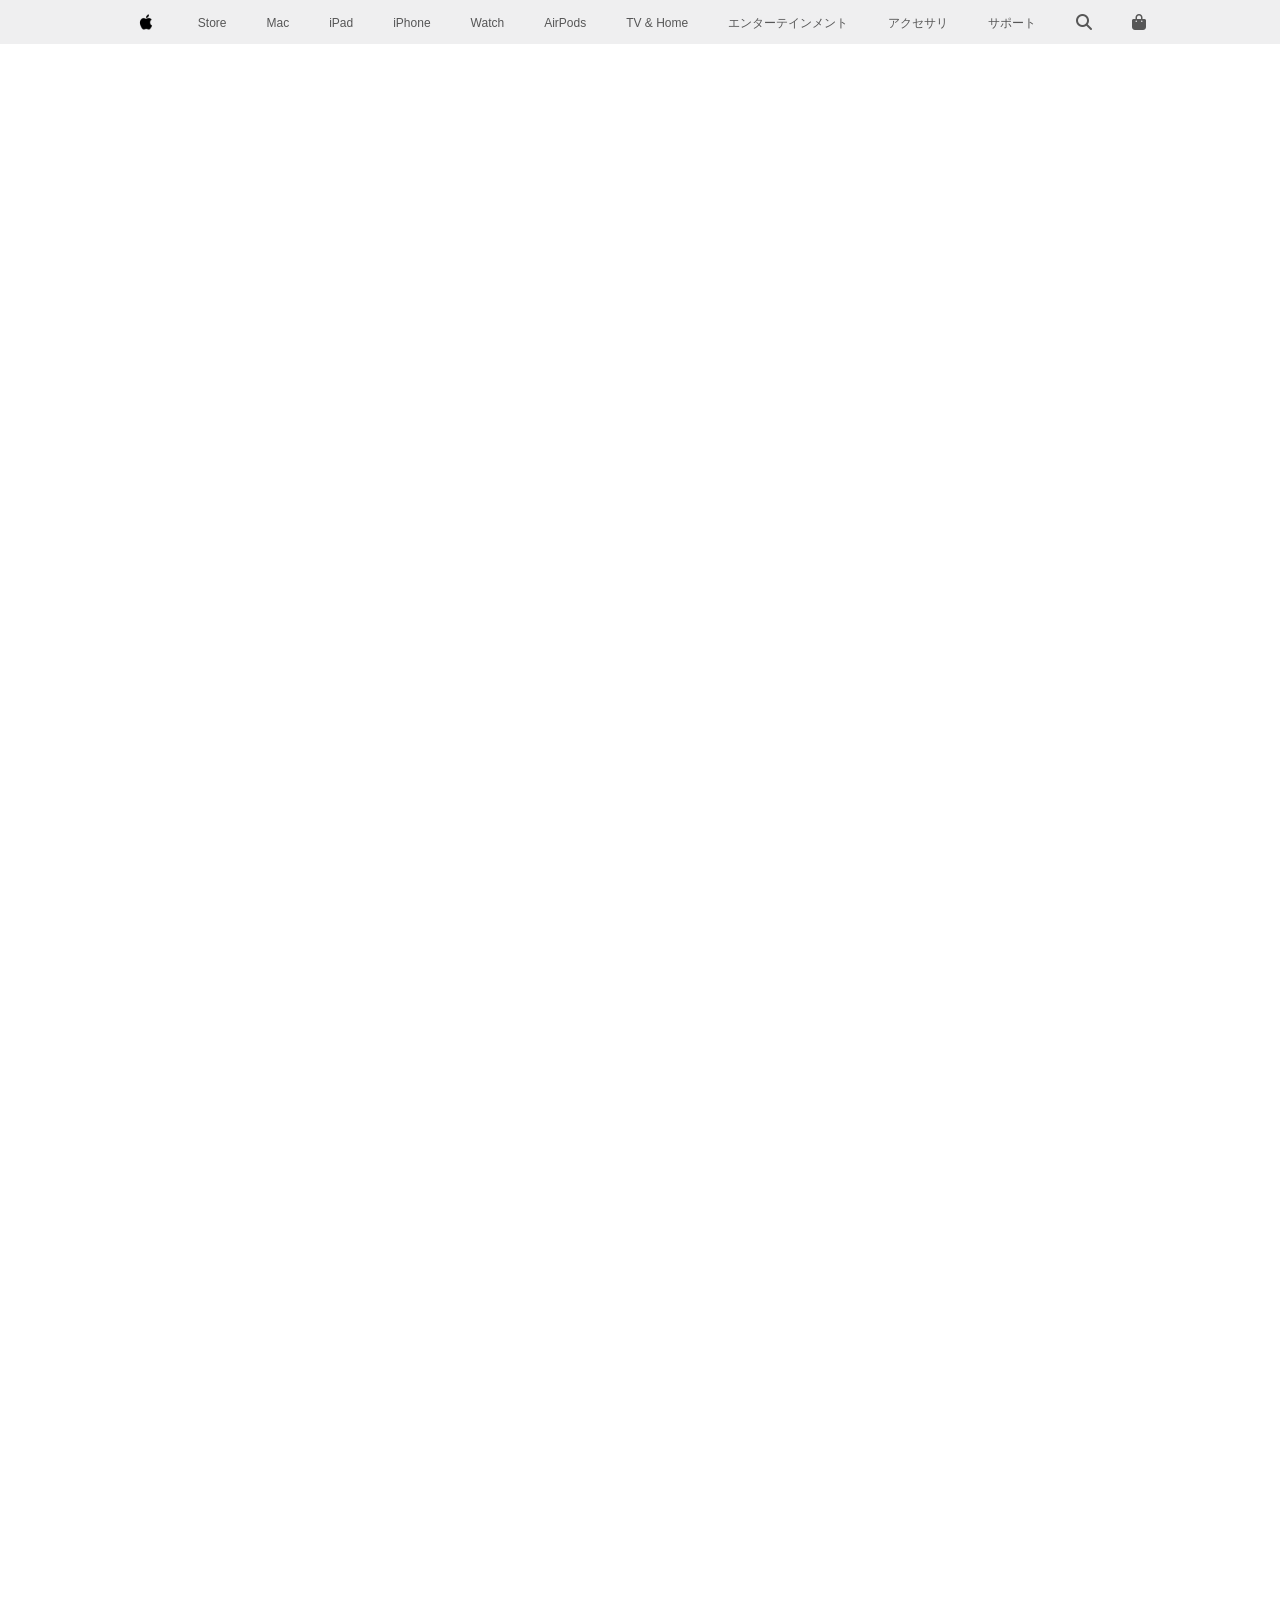
==== index.html @ 63b2a5f9 "created responsive navbar" ====
<!DOCTYPE html>
<html lang="en">
<head>
    <meta charset="UTF-8">
    <meta name="viewport" content="width=device-width, initial-scale=1.0">
    <title>apple store</title>
    <link rel="stylesheet" href="https://cdnjs.cloudflare.com/ajax/libs/font-awesome/6.7.2/css/all.min.css">
    <link rel="stylesheet" href="./style/apple.css">
    
</head>
<body>
    <!-- start heading section styling -->
    <header>
        <nav class="navbar">
            <div class="logo">
                <img src="./images/apple-logo.png" alt="">
            </div>
            
            <ul class="nav-links">
                <li><a href="#">Store</a></li>
                <li><a href="#">Mac</a></li>
                <li><a href="#">iPad</a></li>
                <li><a href="#">iPhone</a></li>
                <li><a href="#">Watch</a></li>
                <li><a href="#">AirPods</a></li>
                <li><a href="#">TV & Home</a></li>
                <li><a href="#">エンターテインメント</a></li>
                <li><a href="#">アクセサリ</a></li>
                <li><a href="#">サポート</a></li>
            </ul>
            
            
            <div class="nav-icons">
                <i class="fa-solid fa-magnifying-glass"></i>
                <i class="fa-solid fa-bag-shopping"></i>
            </div>

            <input type="checkbox" id="menu-toggle" autocomplete="off">
            <label for="menu-toggle" class="hamburger">
                <i class="fa-solid fa-bars"></i>
            </label>



        </nav>
    </header>
    <!-- close heading section styling -->

     <!-- start main section styling -->
    <main>

        <section style="height:2000px;">
        </section>

    </main>
    <!-- close main section styling -->

     <!-- start footer section styling -->
    <footer>

    </footer>
    <!-- close footer section styling -->
    
</body>
</html>
---- style/apple.css ----
*{
    margin:0;
    padding:0;
    box-sizing:border-box;
}

body{
    font-family:Arial, sans-serif;
}
header{
    position: sticky;
    top: 0;
    z-index: 1000;
}

.navbar{
    max-width:1600px;
    width:100%;
    height:44px;
    margin:0 auto;
    display:flex;
    justify-content:center;
    align-items:center;
    gap: 40px;
    padding:0 30px;
    

    background:rgba(237,237,238,0.85);
    backdrop-filter:blur(20px);
    -webkit-backdrop-filter:blur(20px)
}

.logo{
    display:flex;
    align-items:center;
    font-size:22px;
    cursor:pointer;
}
.logo img{
    max-width:40px;
    width:100%;
    height:24px;
    
}

.nav-links{
    opacity: 70%;
    display:flex;
    gap: 40px;
    list-style:none;
}

.nav-links a{
    text-decoration:none;
    color:#161616;
    font-size:12px;
    font-weight: 500;
    transition:.3s;
}
.nav-links a:hover{
    color:#f3a005;
}

.nav-icons{
    opacity: 70%;
    display:flex;
    align-items: center;
    gap: 40px;
    color:#161616;
    cursor:pointer;
}
.nav-icons i{
    cursor:pointer;
    transition:0.3s;
}
#menu-toggle{
    display:none;
}

.hamburger{
    display:none;
    
}

/* ----------------------closing navbar */


@media (max-width:768px){

    .navbar{
        justify-content:space-between;
        padding:0 20px;
        flex-wrap:wrap;
        height:auto;
    }

    .nav-links{
        display:none;
        width:100%;
        flex-direction:column;
        gap:20px;
        padding:20px 0;
    }

    .nav-icons{
        gap:20px;
    }
    #menu-toggle:checked ~ .nav-links{
        display:flex;
    }

    .hamburger{
        display:block;
    }

}
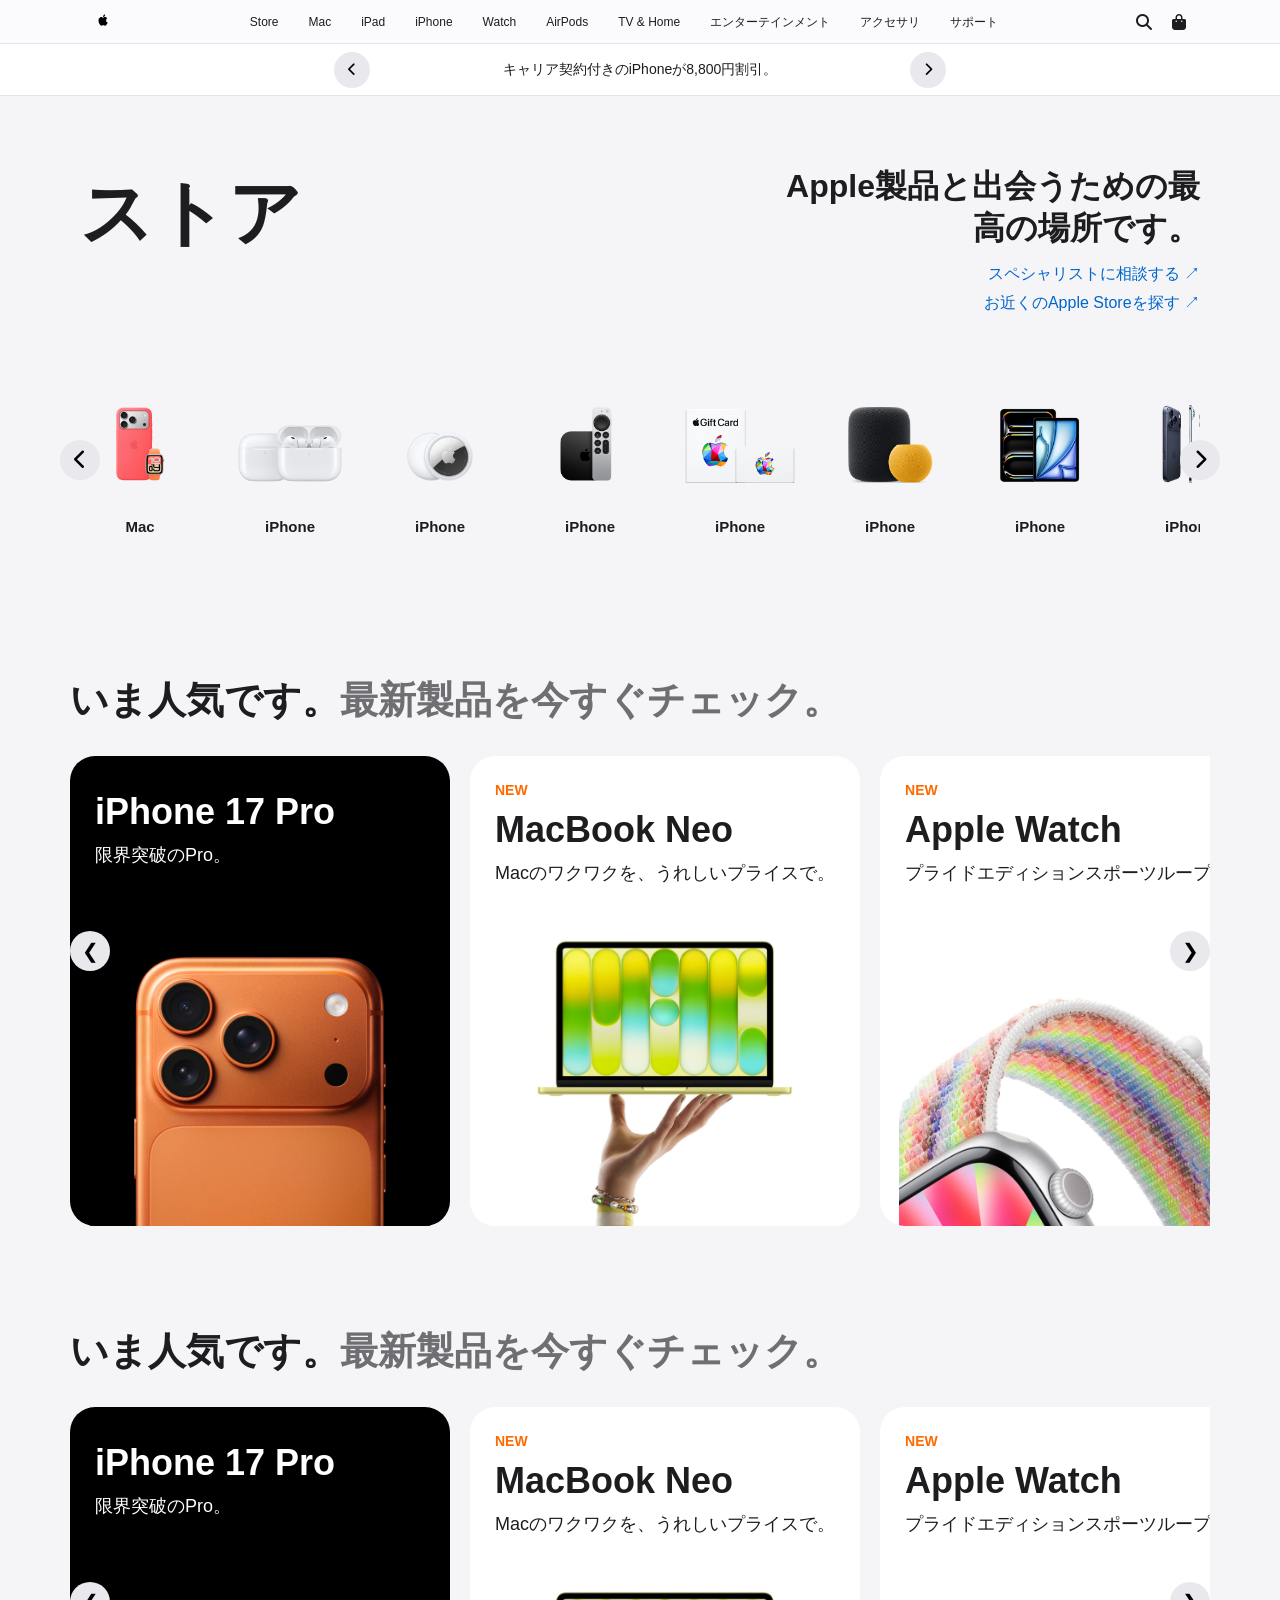
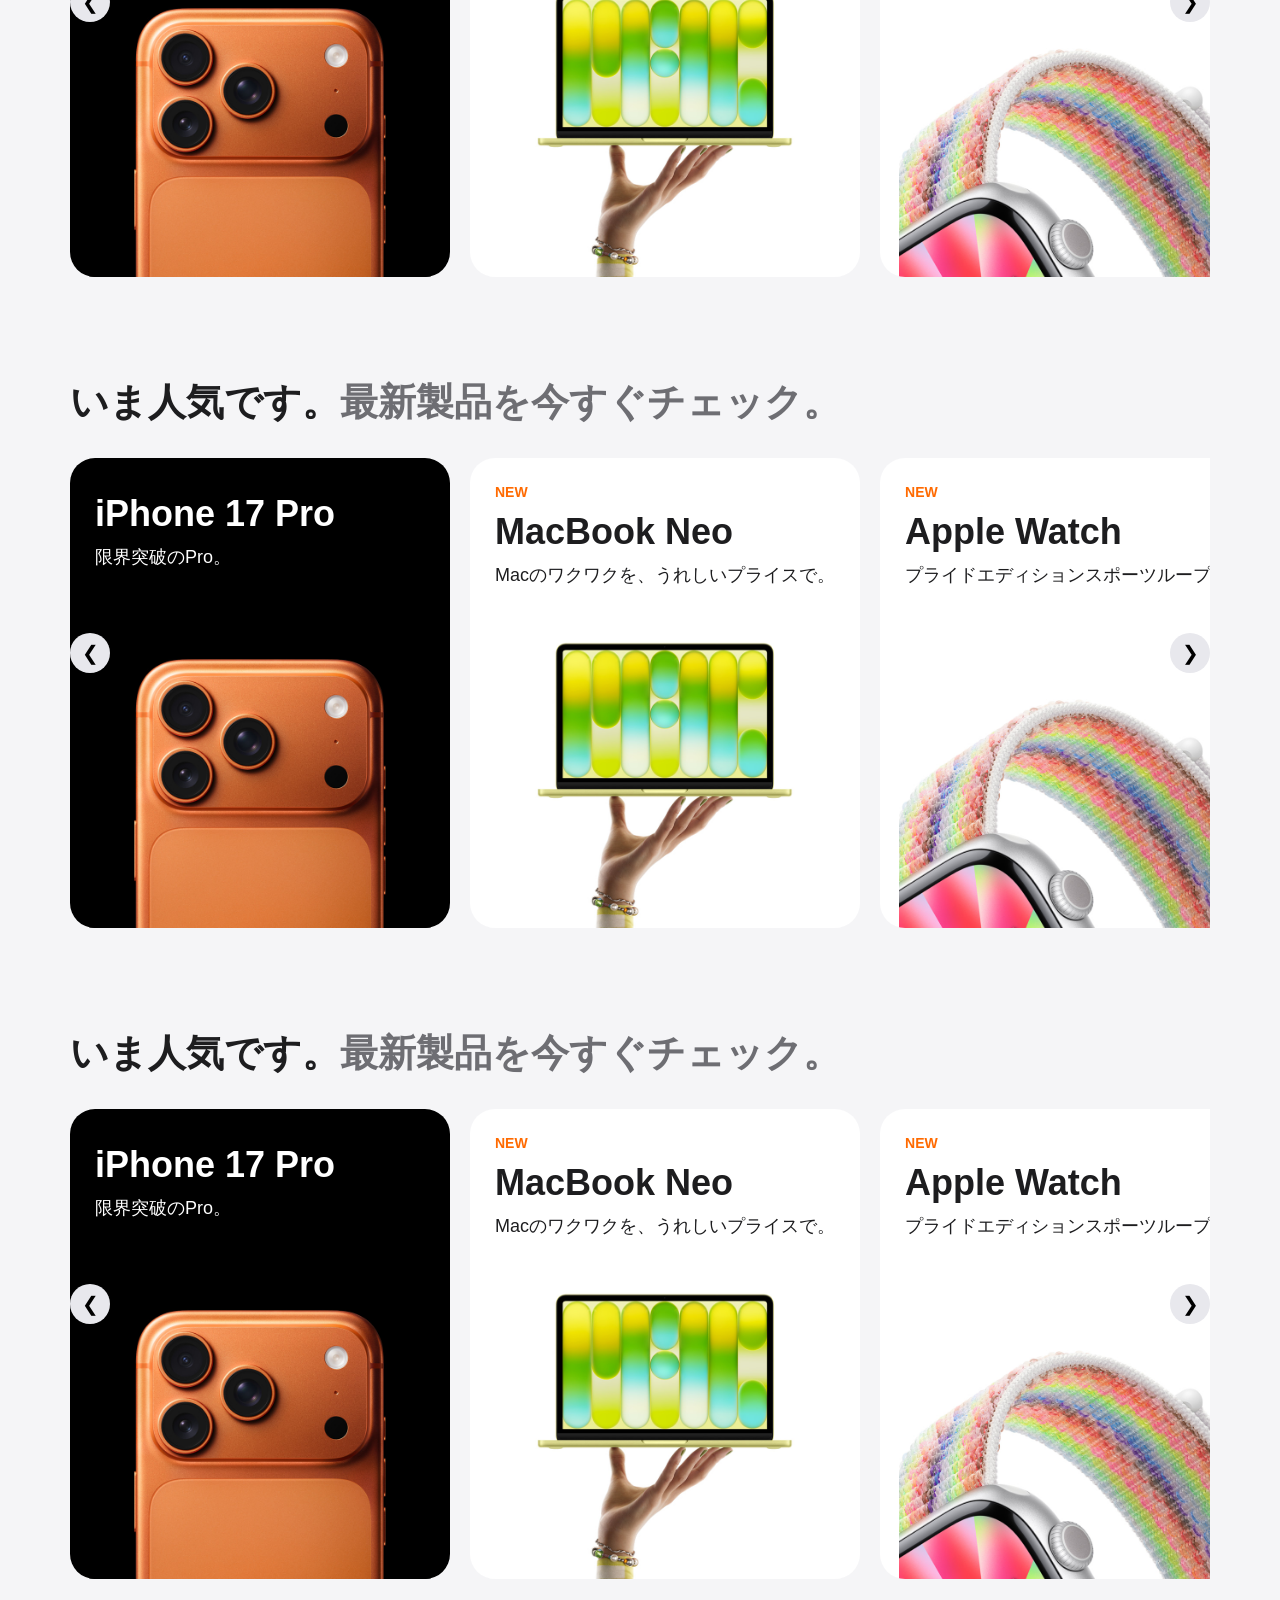
==== commit 8af2fd0f: "store cart and popular product added" ====
--- a/index.html
+++ b/index.html
@@ -39,21 +39,447 @@
             <label for="menu-toggle" class="hamburger">
                 <i class="fa-solid fa-bars"></i>
             </label>
-
-
-
         </nav>
-    </header>
+<!-- ---------------start----------------------------------------- -->
+        <div class="announcement-bar">
+
+            <button class="announcement-arrow" id="prev">
+                <i class="fa-solid fa-chevron-left"></i>
+            </button>
+
+            <div class="slider-window">
+                <div class="slider-track">
+
+                    <div class="slide">
+                        キャリア契約付きのiPhoneが8,800円割引。
+                    </div>
+
+                    <div class="slide">
+                        送料無料でお届けします。
+                    </div>
+
+                    <div class="slide">
+                        学生向け割引をご利用いただけます。
+                    </div>
+
+                </div>
+            </div>
+
+            <button class="announcement-arrow" id="next">
+                <i class="fa-solid fa-chevron-right"></i>
+            </button>
+
+        </div>
+<!--- ------------------end-------------------------------------- -->
+
+<!-- ----------------start------------------>
+        <section class="store">
+
+            <div class="store-header">
+                <h1>ストア</h1>
+
+                <div class="store-text">
+                    <h2>Apple製品と出会うための最高の場所です。</h2>
+                    <a href="#">スペシャリストに相談する ↗</a>
+                    <a href="#">お近くのApple Storeを探す ↗</a>
+                </div>
+            </div>
+
+            <div class="slider-container">
+                <button class="arrow store-left" id="prevBtn">
+                    <i class="fa-solid fa-chevron-left"></i>
+                </button>
+
+                <div class="store-product-slider">
+                    <div class="item">
+                        <img src="./images/store-card-13-accessories-nav-202603.png">
+                        <p>Mac</p>
+                    </div>
+
+                    <div class="item">
+                        <img src="./images/store-card-13-airpods-nav-202509.png">
+                        <p>iPhone</p>
+                    </div>
+                    <div class="item">
+                        <img src="./images//store-card-13-airtags-nav-202601.png">
+                        <p>iPhone</p>
+                    </div>
+                    <div class="item">
+                        <img src="images/store-card-13-appletv-nav-202210.png">
+                        <p>iPhone</p>
+                    </div>
+                    <div class="item">
+                        <img src="images/store-card-13-giftcards-nav-202111.png">
+                        <p>iPhone</p>
+                    </div>
+                    <div class="item">
+                        <img src="images/store-card-13-homepod-nav-202301.png">
+                        <p>iPhone</p>
+                    </div>
+                    <div class="item">
+                        <img src="images/store-card-13-ipad-nav-202405.png">
+                        <p>iPhone</p>
+                    </div>
+                    <div class="item">
+                        <img src="images/store-card-13-iphone-nav-202509.png">
+                        <p>iPhone</p>
+                    </div>
+
+                    <div class="item">
+                        <img src="images/store-card-13-mac-nav-202603.png">
+                        <p>iPhone</p>
+                    </div>
+                    <div class="item">
+                        <img src="images/store-card-13-vision-pro-nav-202401.png">
+                        <p>iPhone</p>
+                    </div>
+                    <div class="item">
+                        <img src="images/store-card-13-watch-nav-202509_GEO_JP.png">
+                        <p>iPhone</p>
+                    </div>
+                    <div class="item">
+                        <img src="images/store-card-13-accessories-nav-202603.png">
+                        <p>iPhone</p>
+                    </div>
+
+                    <div class="item">
+                        <img src="images/store-card-13-airpods-nav-202509.png">
+                        <p>iPad</p>
+                    </div>
+                </div>
+
+                <button class="arrow store-right" id="nextBtn">
+                    <i class="fa-solid fa-chevron-right"></i>
+                </button>
+            </div>
+
+    </section>
+
+<!-- ----------------start------------------>
+<!-- <section class="hero">
+            <div class="hero-content">
+                <h1>Store</h1>
+                <p>The best way to buy the products you love.</p>
+
+                <div class="hero-links">
+                <a href="#">Shop iPhone</a>
+                <a href="#">Shop Mac</a>
+                <a href="#">Shop iPad</a>
+                </div>
+            </div>
+
+            <div class="hero-image">
+                <img src="images/hero.png" alt="Apple Products">
+            </div>
+        </section>-->
+    </header> 
     <!-- close heading section styling -->
+
 
      <!-- start main section styling -->
     <main>
-
-        <section style="height:2000px;">
+        <!-- Popular Product Section -->
+        <section class="popular-product-container">
+            <h1>いま人気です。<span>最新製品を今すぐチェック。</span></h1>
+            <button class="arrow popular-left">&#10094;</button>
+            
+            <div class="popular-product-slider">
+                <div class="card dark">
+                    <h2>iPhone 17 Pro</h2>
+                    <p>限界突破のPro。</p>
+                    <img src="images/人気-1.jpg" alt="">
+                </div>
+                <div class="card">
+                    <span class="new">NEW</span>
+                    <h2>MacBook Neo</h2>
+                    <p>Macのワクワクを、うれしいプライスで。</p>
+                    <img src="images/人気-2.jpg" alt="">
+                </div>
+                <div class="card">
+                    <span class="new">NEW</span>
+                    <h2>Apple Watch</h2>
+                    <p>プライドエディションスポーツループ。</p>
+                    <img src="images/人気-3.jpg" alt="">
+                </div>
+                <div class="card">
+                    <span class="new">NEW</span>
+                    <h2>iPhone 17e</h2>
+                    <p>できること満タン。</p>
+                    <img src="images/人気-4.jpg" alt="">
+                </div>
+
+                <div class="card">
+                    <span class="new">NEW</span>
+                    <h2>iPhone 17e</h2>
+                    <p>できること満タン。</p>
+                    <img src="images/人気-5.jpg" alt="">
+                </div>
+                <div class="card dark">
+                    <span class="new">NEW</span>
+                    <h2>iPhone 17e</h2>
+                    <p>できること満タン。</p>
+                    <img src="images/人気-6.jpg" alt="">
+                </div>
+
+                <div class="card">
+                    <span class="new">NEW</span>
+                    <h2>iPhone 17e</h2>
+                    <p>できること満タン。</p>
+                    <img src="images/人気-7.jpg" alt="">
+                </div>
+                <div class="card">
+                    <span class="new">NEW</span>
+                    <h2>iPhone 17e</h2>
+                    <p>できること満タン。</p>
+                    <img src="images/人気-8.jpg" alt="">
+                </div>
+                <div class="card">
+                    <span class="new">NEW</span>
+                    <h2>iPhone 17e</h2>
+                    <p>できること満タン。</p>
+                    <img src="images/人気-9.jpg" alt="">
+                </div>
+            </div>
+            <button class="arrow popular-right">&#10095;</button>
         </section>
+
+
+
+
+
+        <!-- Popular Product Section -->
+        <section class="popular-product-container">
+            <h1>いま人気です。<span>最新製品を今すぐチェック。</span></h1>
+            <button class="arrow popular-left">&#10094;</button>
+            
+            <div class="popular-product-slider">
+                <div class="card dark">
+                    <h2>iPhone 17 Pro</h2>
+                    <p>限界突破のPro。</p>
+                    <img src="images/人気-1.jpg" alt="">
+                </div>
+                <div class="card">
+                    <span class="new">NEW</span>
+                    <h2>MacBook Neo</h2>
+                    <p>Macのワクワクを、うれしいプライスで。</p>
+                    <img src="images/人気-2.jpg" alt="">
+                </div>
+                <div class="card">
+                    <span class="new">NEW</span>
+                    <h2>Apple Watch</h2>
+                    <p>プライドエディションスポーツループ。</p>
+                    <img src="images/人気-3.jpg" alt="">
+                </div>
+                <div class="card">
+                    <span class="new">NEW</span>
+                    <h2>iPhone 17e</h2>
+                    <p>できること満タン。</p>
+                    <img src="images/人気-4.jpg" alt="">
+                </div>
+
+                <div class="card">
+                    <span class="new">NEW</span>
+                    <h2>iPhone 17e</h2>
+                    <p>できること満タン。</p>
+                    <img src="images/人気-5.jpg" alt="">
+                </div>
+                <div class="card dark">
+                    <span class="new">NEW</span>
+                    <h2>iPhone 17e</h2>
+                    <p>できること満タン。</p>
+                    <img src="images/人気-6.jpg" alt="">
+                </div>
+
+                <div class="card">
+                    <span class="new">NEW</span>
+                    <h2>iPhone 17e</h2>
+                    <p>できること満タン。</p>
+                    <img src="images/人気-7.jpg" alt="">
+                </div>
+                <div class="card">
+                    <span class="new">NEW</span>
+                    <h2>iPhone 17e</h2>
+                    <p>できること満タン。</p>
+                    <img src="images/人気-8.jpg" alt="">
+                </div>
+                <div class="card">
+                    <span class="new">NEW</span>
+                    <h2>iPhone 17e</h2>
+                    <p>できること満タン。</p>
+                    <img src="images/人気-9.jpg" alt="">
+                </div>
+            </div>
+            <button class="arrow popular-right">&#10095;</button>
+        </section>
+
+
+
+        <!-- Popular Product Section -->
+        <section class="popular-product-container">
+            <h1>いま人気です。<span>最新製品を今すぐチェック。</span></h1>
+            <button class="arrow popular-left">&#10094;</button>
+            
+            <div class="popular-product-slider">
+                <div class="card dark">
+                    <h2>iPhone 17 Pro</h2>
+                    <p>限界突破のPro。</p>
+                    <img src="images/人気-1.jpg" alt="">
+                </div>
+                <div class="card">
+                    <span class="new">NEW</span>
+                    <h2>MacBook Neo</h2>
+                    <p>Macのワクワクを、うれしいプライスで。</p>
+                    <img src="images/人気-2.jpg" alt="">
+                </div>
+                <div class="card">
+                    <span class="new">NEW</span>
+                    <h2>Apple Watch</h2>
+                    <p>プライドエディションスポーツループ。</p>
+                    <img src="images/人気-3.jpg" alt="">
+                </div>
+                <div class="card">
+                    <span class="new">NEW</span>
+                    <h2>iPhone 17e</h2>
+                    <p>できること満タン。</p>
+                    <img src="images/人気-4.jpg" alt="">
+                </div>
+
+                <div class="card">
+                    <span class="new">NEW</span>
+                    <h2>iPhone 17e</h2>
+                    <p>できること満タン。</p>
+                    <img src="images/人気-5.jpg" alt="">
+                </div>
+                <div class="card dark">
+                    <span class="new">NEW</span>
+                    <h2>iPhone 17e</h2>
+                    <p>できること満タン。</p>
+                    <img src="images/人気-6.jpg" alt="">
+                </div>
+
+                <div class="card">
+                    <span class="new">NEW</span>
+                    <h2>iPhone 17e</h2>
+                    <p>できること満タン。</p>
+                    <img src="images/人気-7.jpg" alt="">
+                </div>
+                <div class="card">
+                    <span class="new">NEW</span>
+                    <h2>iPhone 17e</h2>
+                    <p>できること満タン。</p>
+                    <img src="images/人気-8.jpg" alt="">
+                </div>
+                <div class="card">
+                    <span class="new">NEW</span>
+                    <h2>iPhone 17e</h2>
+                    <p>できること満タン。</p>
+                    <img src="images/人気-9.jpg" alt="">
+                </div>
+            </div>
+            <button class="arrow popular-right">&#10095;</button>
+        </section>
+
+
+
+        <!-- Popular Product Section -->
+        <section class="popular-product-container">
+            <h1>いま人気です。<span>最新製品を今すぐチェック。</span></h1>
+            <button class="arrow popular-left">&#10094;</button>
+            
+            <div class="popular-product-slider">
+                <div class="card dark">
+                    <h2>iPhone 17 Pro</h2>
+                    <p>限界突破のPro。</p>
+                    <img src="images/人気-1.jpg" alt="">
+                </div>
+                <div class="card">
+                    <span class="new">NEW</span>
+                    <h2>MacBook Neo</h2>
+                    <p>Macのワクワクを、うれしいプライスで。</p>
+                    <img src="images/人気-2.jpg" alt="">
+                </div>
+                <div class="card">
+                    <span class="new">NEW</span>
+                    <h2>Apple Watch</h2>
+                    <p>プライドエディションスポーツループ。</p>
+                    <img src="images/人気-3.jpg" alt="">
+                </div>
+                <div class="card">
+                    <span class="new">NEW</span>
+                    <h2>iPhone 17e</h2>
+                    <p>できること満タン。</p>
+                    <img src="images/人気-4.jpg" alt="">
+                </div>
+
+                <div class="card">
+                    <span class="new">NEW</span>
+                    <h2>iPhone 17e</h2>
+                    <p>できること満タン。</p>
+                    <img src="images/人気-5.jpg" alt="">
+                </div>
+                <div class="card dark">
+                    <span class="new">NEW</span>
+                    <h2>iPhone 17e</h2>
+                    <p>できること満タン。</p>
+                    <img src="images/人気-6.jpg" alt="">
+                </div>
+
+                <div class="card">
+                    <span class="new">NEW</span>
+                    <h2>iPhone 17e</h2>
+                    <p>できること満タン。</p>
+                    <img src="images/人気-7.jpg" alt="">
+                </div>
+                <div class="card">
+                    <span class="new">NEW</span>
+                    <h2>iPhone 17e</h2>
+                    <p>できること満タン。</p>
+                    <img src="images/人気-8.jpg" alt="">
+                </div>
+                <div class="card">
+                    <span class="new">NEW</span>
+                    <h2>iPhone 17e</h2>
+                    <p>できること満タン。</p>
+                    <img src="images/人気-9.jpg" alt="">
+                </div>
+            </div>
+            <button class="arrow popular-right">&#10095;</button>
+        </section>
+
+        <!-- <section class="hero-slider">
+
+            <div class="slide active">
+                <div class="content">
+                <h1>iPhone 15 Pro</h1>
+                <p>Titanium. So strong. So light. So Pro.</p>
+                <a href="#">Shop now</a>
+                </div>
+                <img src="images/iphone.png" alt="">
+            </div>
+
+            <div class="slide">
+                <div class="content">
+                <h1>MacBook Pro</h1>
+                <p>Mind-blowing. Head-turning.</p>
+                <a href="#">Explore</a>
+                </div>
+                <img src="images/mac.png" alt="">
+            </div>
+
+            <div class="slide">
+                <div class="content">
+                <h1>Apple Watch</h1>
+                <p>Smarter. Brighter. More powerful.</p>
+                <a href="#">Buy</a>
+                </div>
+                <img src="images/watch.png" alt="">
+            </div>
+
+        </section> -->
 
     </main>
     <!-- close main section styling -->
+
 
      <!-- start footer section styling -->
     <footer>
@@ -61,5 +487,7 @@
     </footer>
     <!-- close footer section styling -->
     
+
+    <script src="./javascript/apple.js"></script>
 </body>
 </html>
--- a/style/apple.css
+++ b/style/apple.css
@@ -1,3 +1,7 @@
+/* =========================
+   Reset
+========================= */
+
 *{
     margin:0;
     padding:0;
@@ -5,114 +9,426 @@
 }
 
 body{
-    font-family:Arial, sans-serif;
-}
-header{
-    position: sticky;
-    top: 0;
-    z-index: 1000;
-}
+    font-family:-apple-system,BlinkMacSystemFont,"Segoe UI",sans-serif;
+    background:#f5f5f7;
+    color:#1d1d1f;
+}
+
+/* =========================
+   Navbar
+========================= */
 
 .navbar{
-    max-width:1600px;
-    width:100%;
     height:44px;
-    margin:0 auto;
+    background:#fbfbfd;
+    display:flex;
+    justify-content:space-around;
+    align-items:center;
+    padding:0 40px;
+    border-bottom:1px solid #e5e5e5;
+     gap:30px;
+}
+
+
+.logo img{
+    width:18px;
+    cursor:pointer;
+}
+
+.nav-links{
+    display:flex;
+    list-style:none;
+    gap:30px;
+}
+
+.nav-links a{
+    text-decoration:none;
+    color:#1d1d1f;
+    font-size:12px;
+}
+
+.nav-icons{
+    display:flex;
+    gap:20px;
+    cursor:pointer;
+}
+
+#menu-toggle{
+    display:none;
+}
+
+.hamburger{
+    display:none;
+}
+
+/* =========================
+   Announcement Bar
+========================= */
+
+.announcement-bar{
+    height:52px;
+    background:white;
     display:flex;
     justify-content:center;
     align-items:center;
-    gap: 40px;
-    padding:0 30px;
-    
-
-    background:rgba(237,237,238,0.85);
-    backdrop-filter:blur(20px);
-    -webkit-backdrop-filter:blur(20px)
-}
-
-.logo{
-    display:flex;
+    gap:20px;
+    border-bottom:1px solid #e5e5e5;
+}
+
+.announcement-arrow{
+    width:36px;
+    height:36px;
+    border:none;
+    border-radius:50%;
+    background:#e8e8ed;
+    cursor:pointer;
+
+    display:flex;
+    justify-content:center;
     align-items:center;
-    font-size:22px;
+
+    transition:.3s;
+}
+
+.announcement-arrow:hover{
+    background:#d2d2d7;
+}
+
+.slider-window{
+    width:500px;
+    overflow:hidden;
+}
+
+.slider-track{
+    display:flex;
+    transition:0.5s ease;
+}
+
+.slide{
+    min-width:100%;
+    text-align:center;
+    font-size:14px;
+}
+
+/* =========================
+   Common Arrow
+========================= */
+
+.arrow{
+    position:absolute;
+    top:55%;
+    transform:translateY(-50%);
+    width:40px;
+    height:40px;
+    border:none;
+    border-radius:50%;
+    background:#e8e8ed;
     cursor:pointer;
-}
-.logo img{
-    max-width:40px;
-    width:100%;
-    height:24px;
-    
-}
-
-.nav-links{
-    opacity: 70%;
-    display:flex;
-    gap: 40px;
-    list-style:none;
-}
-
-.nav-links a{
+    display:flex;
+    justify-content:center;
+    align-items:center;
+    transition:.3s;
+    font-size:20px;
+}
+
+.arrow:hover{
+    background:#d2d2d7;
+}
+
+/* =========================
+   Store Section
+========================= */
+
+.store{
+    padding:70px 80px;
+}
+
+.store-header{
+    display:flex;
+    justify-content:space-between;
+    align-items:flex-start;
+    margin-bottom:50px;
+}
+
+.store-header h1{
+    font-size:72px;
+    font-weight:700;
+}
+
+.store-text{
+    text-align:right;
+}
+
+.store-text h2{
+    max-width:420px;
+    font-size:32px;
+    line-height:1.3;
+    margin-bottom:15px;
+}
+
+.store-text a{
+    display:block;
     text-decoration:none;
-    color:#161616;
-    font-size:12px;
-    font-weight: 500;
+    color:#0066cc;
+    margin-top:8px;
+}
+
+
+.store-left{
+    position:absolute;
+    left:-20px;
+    top:50%;
+    transform:translateY(-50%);
+    z-index:100;
+}
+
+.store-right{
+    position:absolute;
+    right:-20px;
+    top:50%;
+    transform:translateY(-50%);
+    z-index:100;
+}
+
+/* =========================
+   Product Slider
+========================= */
+
+.slider-container{
+    position:relative;
+}
+
+.store-product-slider{
+    display:flex;
+    gap:30px;
+    overflow-x:auto;
+    scroll-behavior:smooth;
+    scrollbar-width:none;
+    padding:20px 0;
+}
+
+.store-product-slider::-webkit-scrollbar{
+    display:none;
+}
+
+.item{
+    min-width:120px;
+    text-align:center;
+    cursor:pointer;
+}
+
+.item img{
+    width:120px;
+    height:120px;
+    object-fit:contain;
+    transition:0.3s;
+}
+
+.item:hover img{
+    transform:scale(1.05);
+}
+
+.item p{
+    margin-top:10px;
+    font-size:15px;
+    font-weight:600;
+}
+
+/* Product arrows */
+
+.popular-left,
+.popular-right{
+    position:absolute;
+    top:50%;
+    transform:translateY(-50%);
+    z-index:100;
+}
+
+.popular-left{
+    left:70px;
+}
+
+.popular-right{
+    right:70px;
+}
+
+.popular-product-container{
+    position:relative;
+    padding:50px 70px;
+}
+
+.popular-product-container h1{
+    font-size:38px;
+    margin-bottom:30px;
+}
+
+.popular-product-container h1 span{
+    color:#6e6e73;
+}
+
+.popular-product-slider{
+    display:flex;
+    gap:20px;
+    overflow-x:auto;
+    scroll-behavior:smooth;
+    scrollbar-width:none;
+}
+
+.popular-product-slider::-webkit-scrollbar{
+    display:none;
+}
+
+.card{
+    min-width:380px;
+    height:470px;
+    background:white;
+    border-radius:25px;
+    padding:25px;
+    position:relative;
+    flex-shrink:0;
+    overflow:hidden;
     transition:.3s;
-}
-.nav-links a:hover{
-    color:#f3a005;
-}
-
-.nav-icons{
-    opacity: 70%;
-    display:flex;
-    align-items: center;
-    gap: 40px;
-    color:#161616;
-    cursor:pointer;
-}
-.nav-icons i{
-    cursor:pointer;
-    transition:0.3s;
-}
-#menu-toggle{
-    display:none;
-}
-
-.hamburger{
-    display:none;
-    
-}
-
-/* ----------------------closing navbar */
-
-
-@media (max-width:768px){
-
-    .navbar{
+    z-index: 10;
+}
+
+.card:hover{
+    transform:scale(1.02);
+}
+
+.card.dark{
+    background:black;
+    color:white;
+}
+
+.new{
+    color:#ff6a00;
+    font-size:14px;
+    font-weight:bold;
+    position:relative;
+    z-index:2;
+}
+
+.card h2{
+    margin-top:10px;
+    font-size:36px;
+    position:relative;
+    z-index:2;
+}
+
+.card p{
+    margin-top:10px;
+    font-size:18px;
+    position:relative;
+    z-index:2;
+}
+
+.card img{
+    position:absolute;
+    bottom:0;
+    left:50%;
+    transform:translateX(-50%);
+    width:90%;
+}
+
+/* =========================
+   Responsive
+========================= */
+
+@media(max-width:992px){
+
+     .navbar{
+        padding:0 20px;
         justify-content:space-between;
-        padding:0 20px;
-        flex-wrap:wrap;
-        height:auto;
     }
 
     .nav-links{
+        position:absolute;
+        top:44px;
+        left:0;
+        width:100%;
+        background:#fff;
+        flex-direction:column;
+        padding:20px;
+        gap:15px;
         display:none;
-        width:100%;
+        z-index:999;
+    }
+
+    #menu-toggle:checked ~ .nav-links{
+        display:flex;
+    }
+
+    .hamburger{
+        display:block;
+        font-size:22px;
+    }
+    .store{
+        padding:40px 25px;
+    }
+
+    .store-header{
         flex-direction:column;
         gap:20px;
-        padding:20px 0;
-    }
-
-    .nav-icons{
-        gap:20px;
-    }
-    #menu-toggle:checked ~ .nav-links{
-        display:flex;
-    }
-
-    .hamburger{
-        display:block;
-    }
-
-}
-
-
+    }
+
+    .store-text{
+        text-align:left;
+    }
+
+    .store-header h1{
+        font-size:52px;
+    }
+
+    .store-text h2{
+        font-size:24px;
+    }
+
+    .slider-window{
+        width:300px;
+    }
+}
+
+@media(max-width:768px){
+
+    .item{
+        min-width:100px;
+    }
+
+    .item img{
+        width:90px;
+        height:90px;
+    }
+
+    .card{
+        min-width:280px;
+        height:400px;
+    }
+
+    .card h2{
+        font-size:28px;
+    }
+
+    .card p{
+        font-size:15px;
+    }
+
+    .store-header h1{
+        font-size:40px;
+    }
+
+    .store-left{
+        left:0;
+    }
+
+    .store-right{
+        right:0;
+    }
+
+    .popular-left{
+        left:0;
+    }
+
+    .popular-right{
+        right:0;
+    }
+}
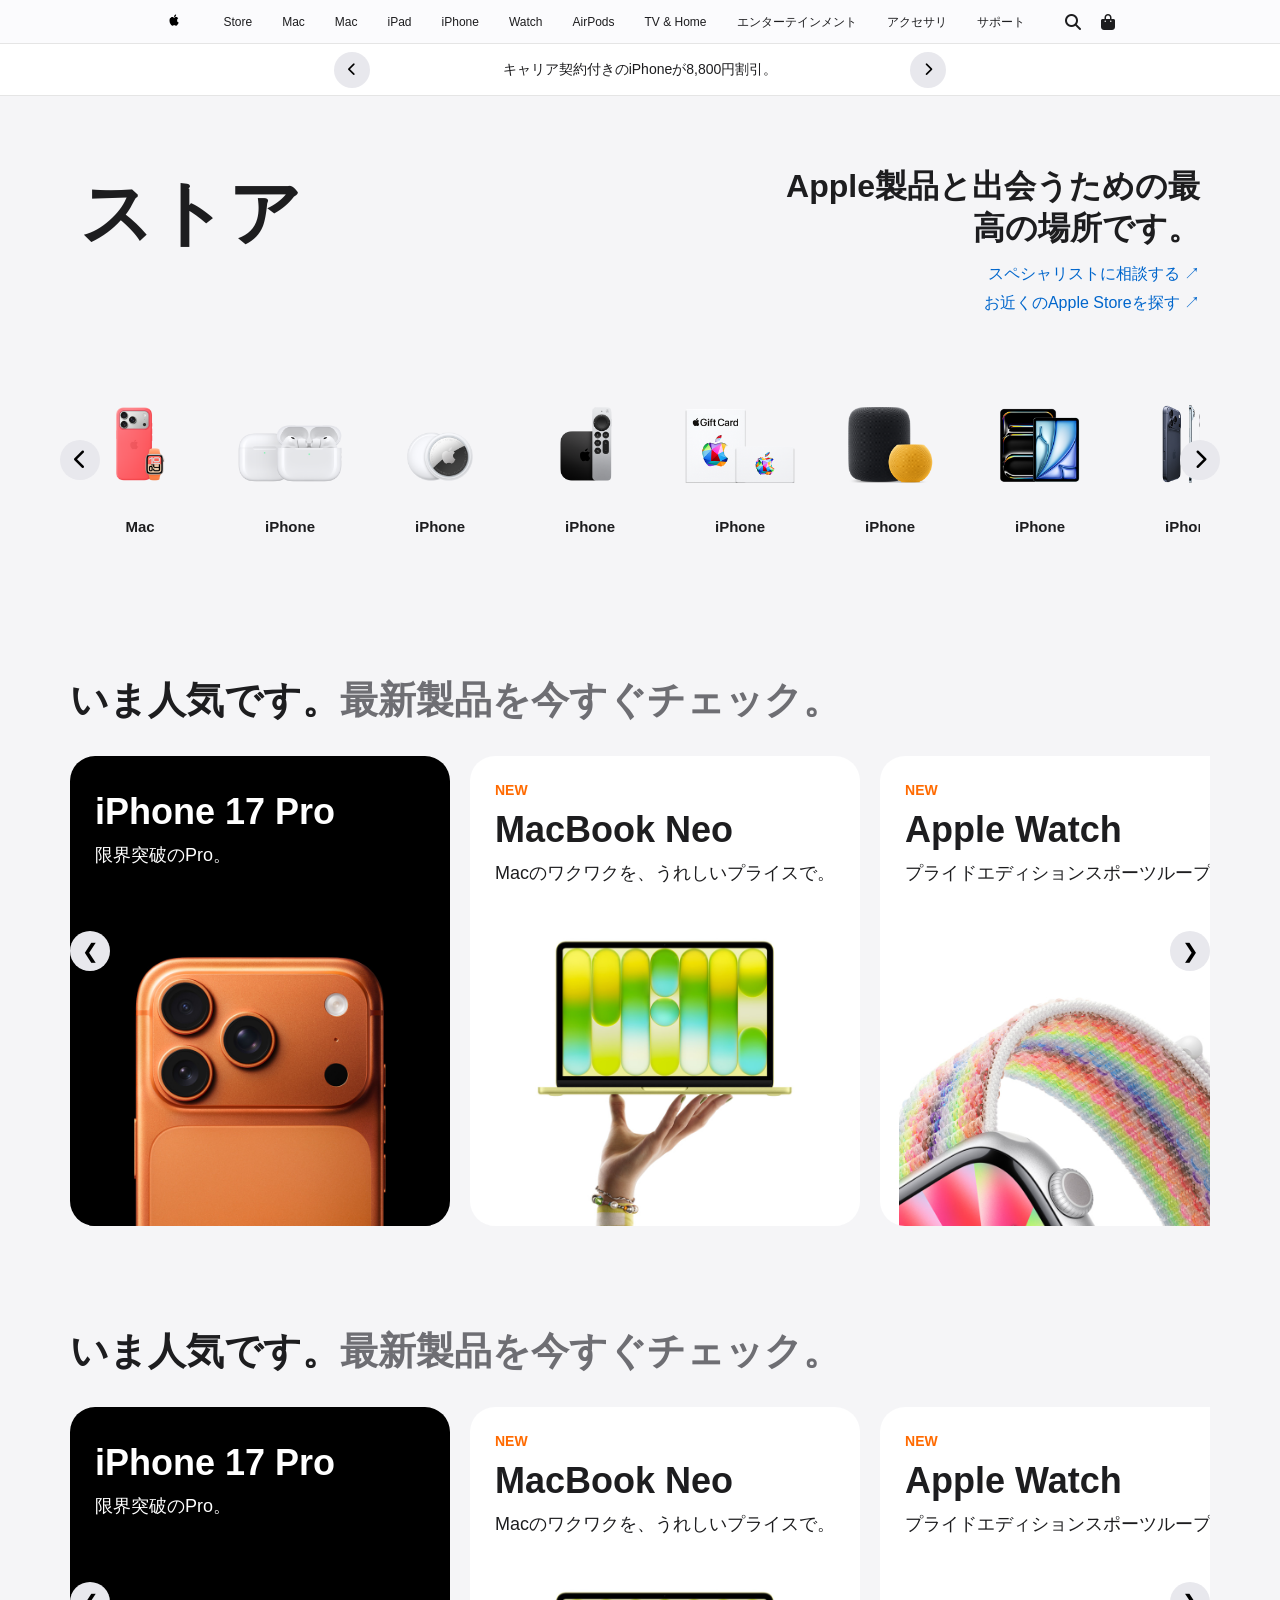
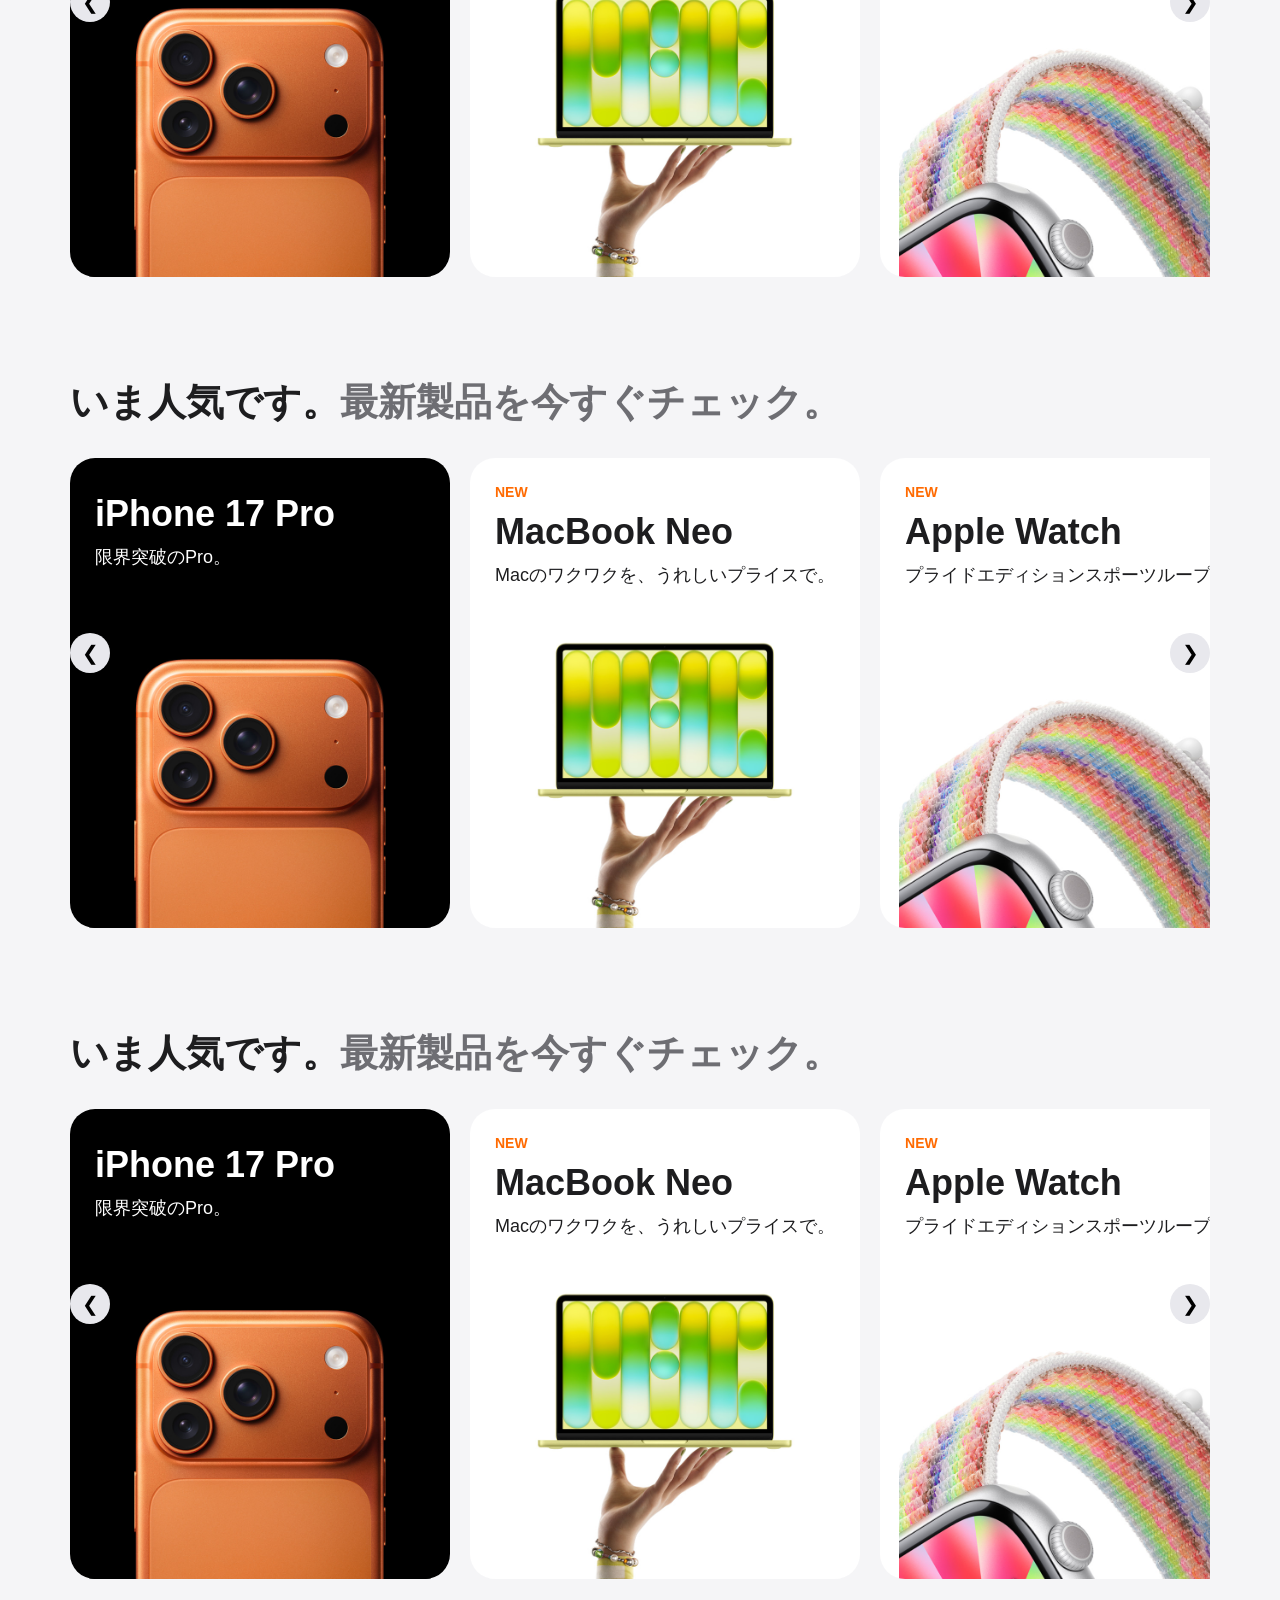
==== commit 716f4196: "menu dropdown with mega menu" ====
--- a/index.html
+++ b/index.html
@@ -17,7 +17,75 @@
             </div>
             
             <ul class="nav-links">
-                <li><a href="#">Store</a></li>
+                <li class="dropdown">
+                    <a href="#">Store</a>
+
+                    <div class="mega-menu">
+                        <div class="menu-column">
+                            <span>ショッピング</span>
+                            <a href="#" class="menu-title"><h4>最新の製品を見る</h4></a>
+                            <a href="#" class="menu-title"><h4>Mac</h4></a>
+                            <a href="#" class="menu-title"><h4>iPad</h4></a>
+                            <a href="#" class="menu-title"><h4>iPhone</h4></a>
+                            <a href="#" class="menu-title"><h4>Apple Watch</h4></a>
+                            <a href="#" class="menu-title"><h4>Apple Vision Pro</h4></a>
+                            <a href="#" class="menu-title"><h4>AirPods</h4></a>
+                            <a href="#" class="menu-title"><h4>アクセサリ</h4></a>
+                        </div>
+                        <div class="menu-column">
+                            <span>クイックリンク</span>
+
+                            <a href="#" class="menu-link">お近くのApple Store</a>
+                            <a href="#" class="menu-link">ご注文状況</a>
+                            <a href="#" class="menu-link">Apple Trade In</a>
+                            <a href="#" class="menu-link">分割でのお支払い</a>
+                            <a href="#" class="menu-link">パーソナルセットアップ</a>
+                        </div>
+                         <div class="menu-column">
+                            <span>特別価格のストアを見る</span>
+
+                            <a href="#" class="menu-link">認定整備済製品</a>
+                            <a href="#" class="menu-link">教育</a>
+                            <a href="#" class="menu-link">ビジネス</a>
+                        </div>
+                    </div>
+                </li>
+
+
+
+                <li class="dropdown">
+                    <a href="#">Mac</a>
+
+                    <div class="mega-menu">
+                        <div class="menu-column">
+                            <span>Macを詳しく見る</span>
+                            <a href="#" class="menu-title"><h4>Macの全モデルを見る</h4></a>
+                            <a href="#" class="menu-title"><h4>MacBook Air</h4></a>
+                            <a href="#" class="menu-title"><h4>MacBook Pro</h4></a>
+                            <a href="#" class="menu-title"><h4>iMac</h4></a>
+                            <a href="#" class="menu-title"><h4>Mac mini</h4></a>
+                        </div>
+                        <div class="menu-column">
+                            <span>Macの購入</span>
+
+                            <a href="#" class="menu-link">Macを購入</a>
+                            <a href="#" class="menu-link">Macアクセサリ</a>
+                            <a href="#" class="menu-link">Apple Trade In</a>
+                            <a href="#" class="menu-link">分割でのお支払い</a>
+                        </div>
+                         <div class="menu-column">
+                            <span>Macについてさらに詳し</span>
+
+                            <a href="#" class="menu-link">Macのサポート</a>
+                            <a href="#" class="menu-link">AppleCare+</a>
+                            <a href="#" class="menu-link">macOS Tahoe</a>
+                            <a href="#" class="menu-link">Apple Intelligence</a>
+                        </div>
+                    </div>
+                </li>
+                    
+
+                
                 <li><a href="#">Mac</a></li>
                 <li><a href="#">iPad</a></li>
                 <li><a href="#">iPhone</a></li>
@@ -245,8 +313,6 @@
 
 
 
-
-
         <!-- Popular Product Section -->
         <section class="popular-product-container">
             <h1>いま人気です。<span>最新製品を今すぐチェック。</span></h1>
--- a/style/apple.css
+++ b/style/apple.css
@@ -22,11 +22,11 @@
     height:44px;
     background:#fbfbfd;
     display:flex;
-    justify-content:space-around;
+    justify-content:center;
     align-items:center;
-    padding:0 40px;
+    gap:40px;
     border-bottom:1px solid #e5e5e5;
-     gap:30px;
+    position:relative;
 }
 
 
@@ -39,6 +39,7 @@
     display:flex;
     list-style:none;
     gap:30px;
+    
 }
 
 .nav-links a{
@@ -47,6 +48,84 @@
     font-size:12px;
 }
 
+.dropdown{
+    position:relative;
+    
+    
+}
+
+.mega-menu{
+    justify-content:center;
+    padding:50px 0;
+    position:fixed;
+    top:44px;
+    left:0;
+    width:100%;
+    min-height:380px;
+    background:#fff;
+    display:flex;
+    flex-wrap:wrap;
+    gap:100px;
+    opacity:0;
+    transform:translateY(-15px);
+    visibility:hidden;
+    transition:.3s;
+    z-index:9999;
+    
+}
+
+.dropdown:hover .mega-menu{
+    opacity:1;
+    visibility:visible;
+    transform:translateY(0);
+}
+
+.menu-column{
+    display:flex;
+    flex-direction:column;
+    
+}
+.menu-column span{
+    font-size:12px;
+    color:#6e6e73;
+    margin-bottom:20px;
+}
+
+.menu-column a h4{
+    font-size:30px;
+    font-weight:700;
+    line-height:1.1;
+    color:#1d1d1f;
+
+}
+
+
+
+.menu-title{
+    
+    text-decoration:none;
+    color:#1d1d1f;
+    margin-bottom:14px;
+}
+
+
+
+.menu-link{
+    text-decoration:none;
+    color:#1d1d1f;
+    font-size:30px;
+    font-weight:500;
+    margin-bottom:12px;
+    transition:.3s;
+}
+
+
+/* .menu-link:hover,
+.menu-title:hover h3{
+    color:#0066cc;
+} */
+
+
 .nav-icons{
     display:flex;
     gap:20px;
@@ -59,8 +138,9 @@
 
 .hamburger{
     display:none;
-}
-
+    cursor:pointer;
+    font-size:22px;
+}
 /* =========================
    Announcement Bar
 ========================= */
@@ -354,6 +434,16 @@
         z-index:999;
     }
 
+    .mega-menu{
+        padding:40px;
+        gap:40px;
+        flex-wrap:wrap;
+    }
+
+    .menu-title h2{
+        font-size:34px;
+    }
+
     #menu-toggle:checked ~ .nav-links{
         display:flex;
     }
@@ -390,6 +480,62 @@
 
 @media(max-width:768px){
 
+    .hamburger{
+        display:block;
+    }
+
+    .nav-links{
+        position:fixed;
+        top:44px;
+        left:-100%;
+        width:100%;
+        height:100vh;
+
+        background:#fff;
+
+        flex-direction:column;
+        gap:20px;
+
+        padding:30px;
+
+        transition:.3s;
+    }
+
+    #menu-toggle:checked ~ .nav-links{
+        left:0;
+    }
+
+    .mega-menu{
+        position:static;
+
+        opacity:1;
+        visibility:visible;
+        transform:none;
+
+        min-height:auto;
+
+        display:none;
+
+        padding:20px 0;
+
+        gap:20px;
+
+        background:transparent;
+    }
+
+    .dropdown:hover .mega-menu{
+        display:flex;
+        flex-direction:column;
+    }
+
+    .menu-title h2{
+        font-size:28px;
+    }
+
+    .nav-icons{
+        margin-left:auto;
+    }
+    
     .item{
         min-width:100px;
     }
